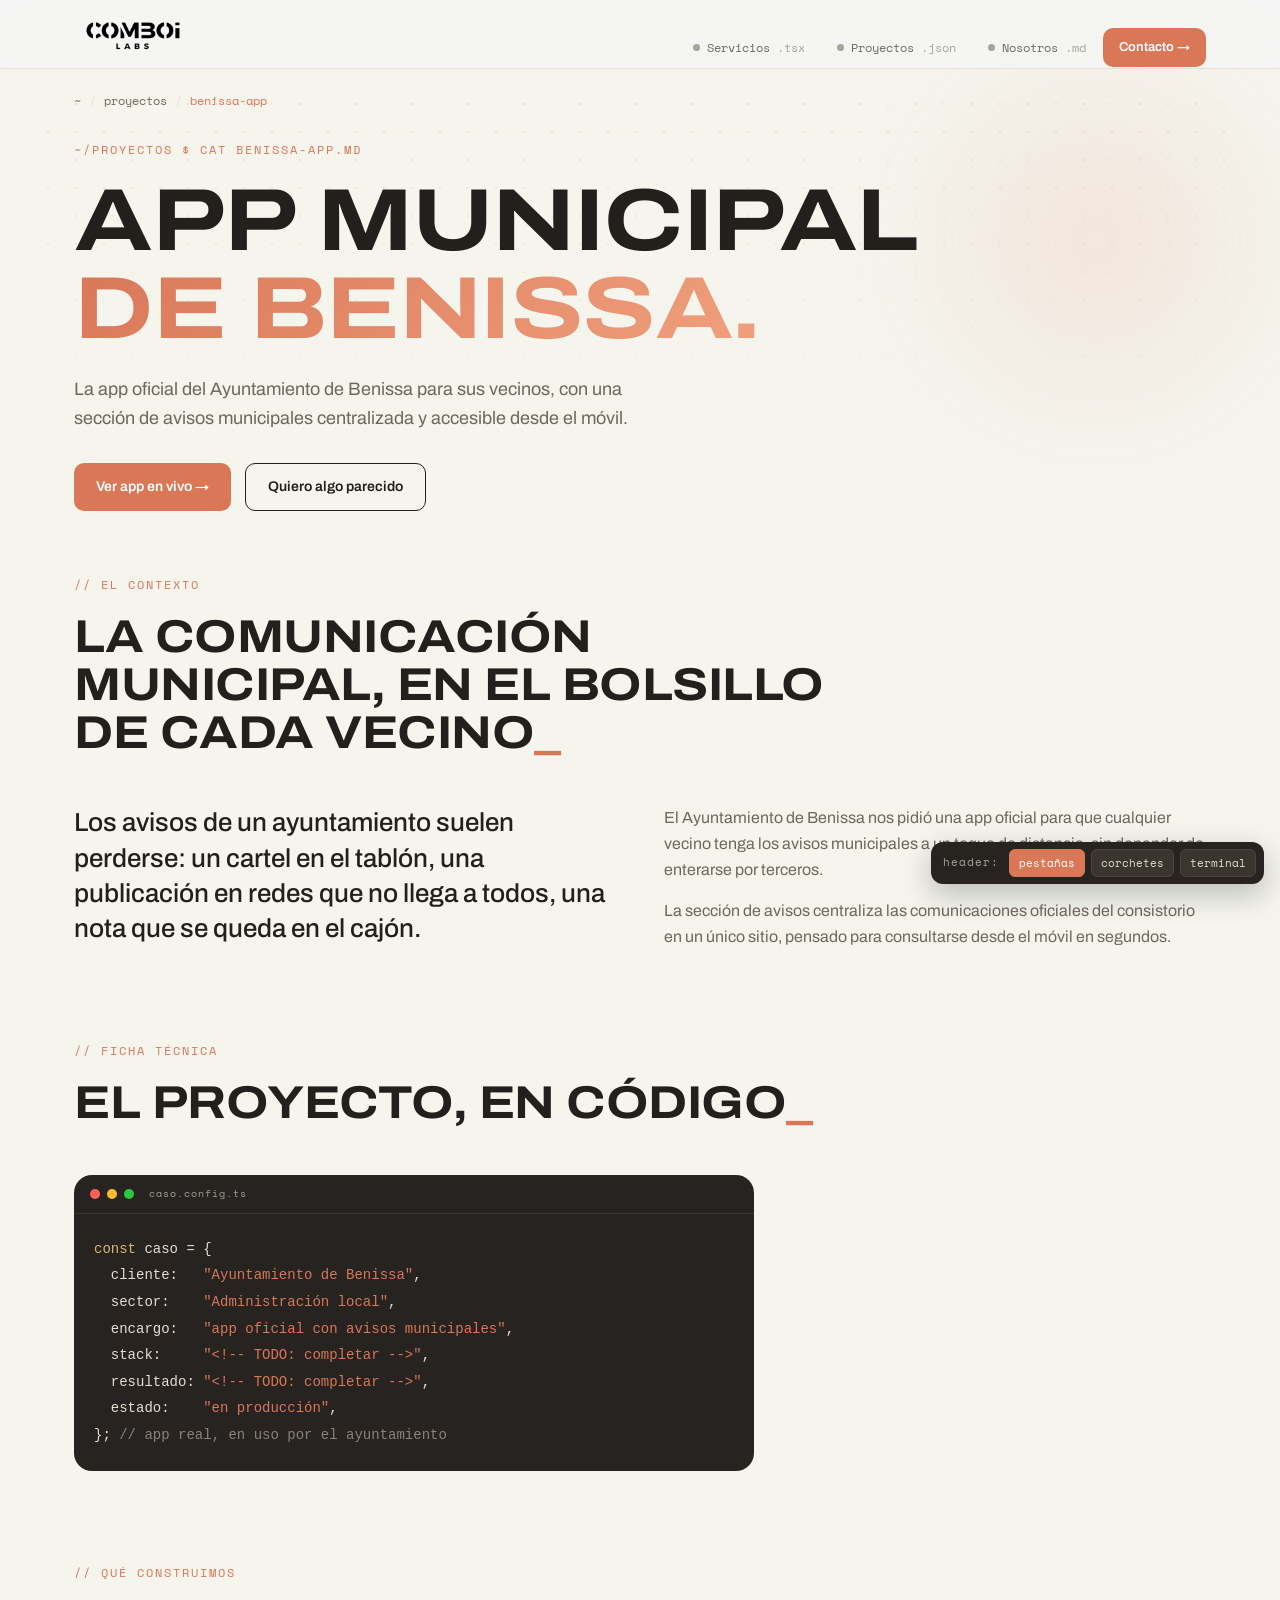
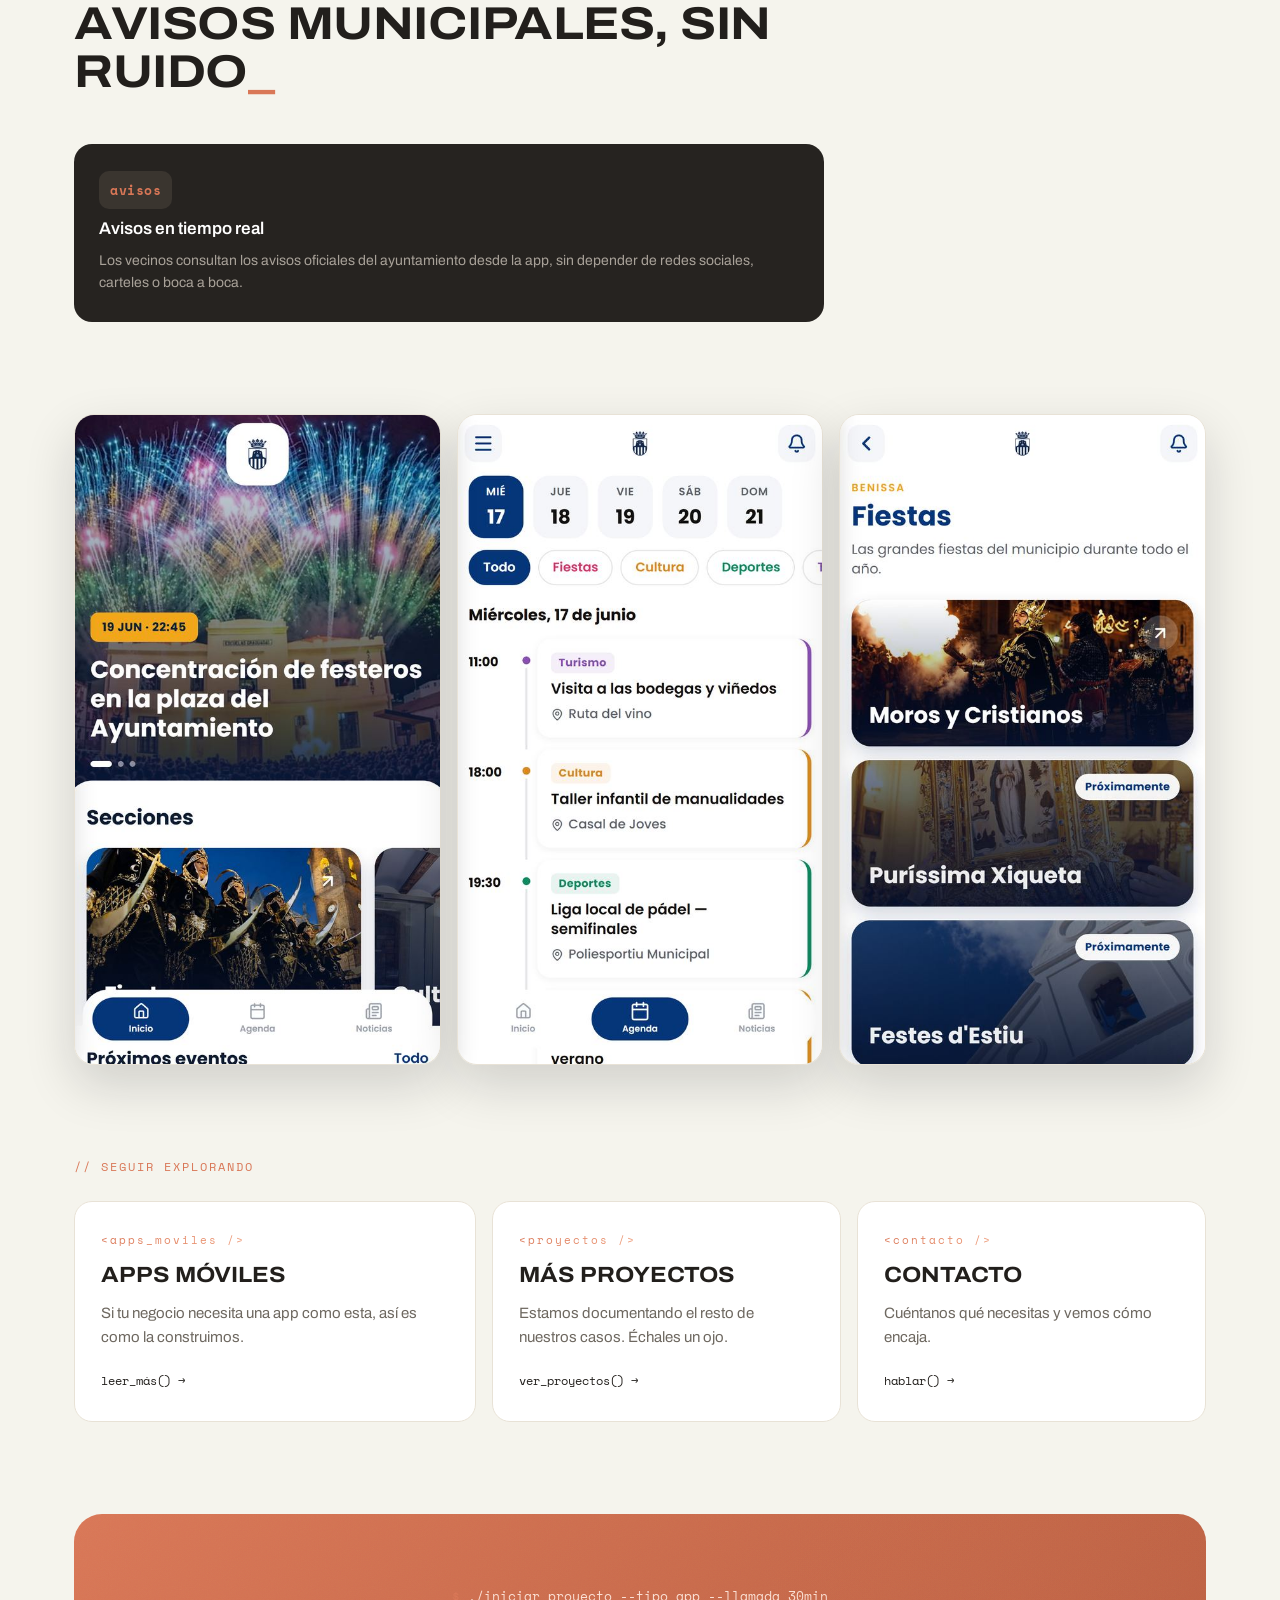
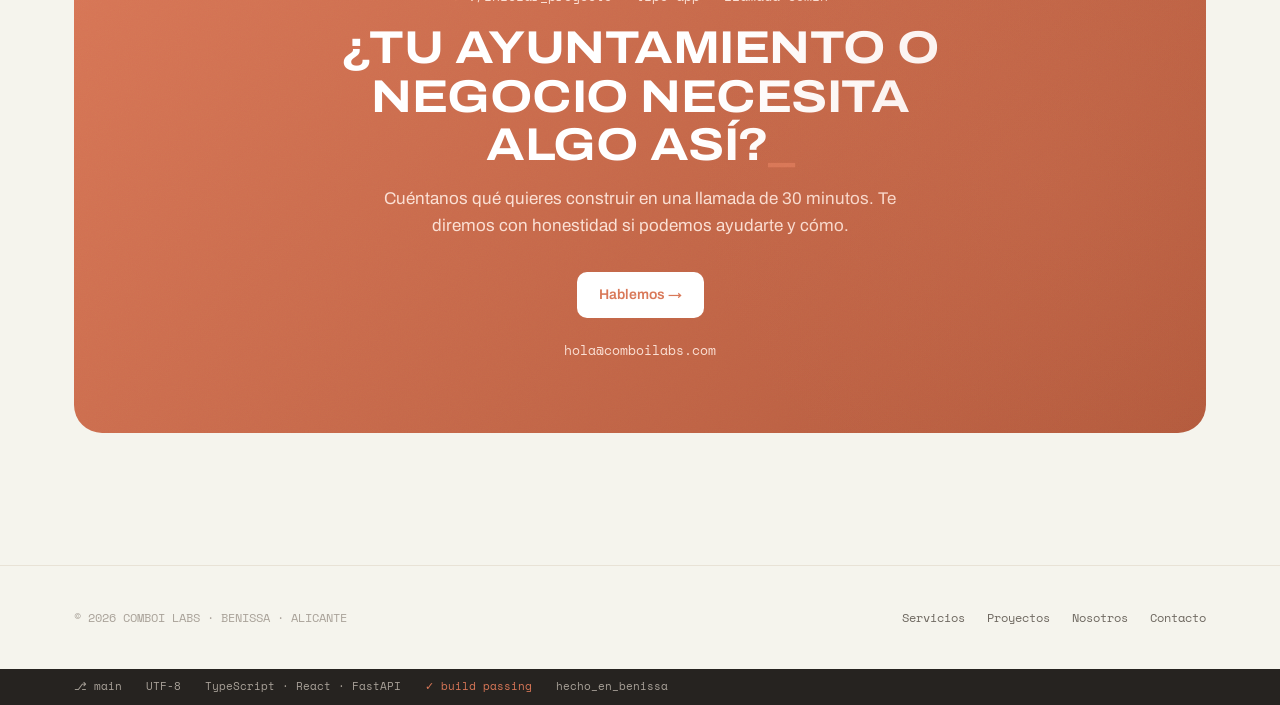
==== caso-benissa-app.html @ 7d2bbae5 "Anade caso de estudio real (app municipal de Benissa) con galeria de capturas Sustituye el primer pl" ====
<!DOCTYPE html>
<html lang="es">
<head>
<script>
(function(){
  var t = localStorage.getItem('comboi_theme');
  if (t === 'dark') document.documentElement.classList.add('dark');
})();
</script>
<meta charset="UTF-8">
<meta name="viewport" content="width=device-width, initial-scale=1.0">
<title>Caso de estudio: app municipal de Benissa — Comboi Labs</title>
<meta name="description" content="Cómo construimos la app oficial del Ayuntamiento de Benissa, con una sección de avisos municipales centralizada para los vecinos.">
<link rel="canonical" href="https://comboilabs.com/casos/benissa-app/">
<link rel="preconnect" href="https://fonts.googleapis.com">
<link rel="preconnect" href="https://fonts.gstatic.com" crossorigin>
<link href="https://fonts.googleapis.com/css2?family=Archivo:wdth,wght@62..125,400..700&family=Space+Mono:wght@400;700&display=swap" rel="stylesheet">
<link rel="stylesheet" href="assets/styles.css">
<style>
.case-gallery{display:grid;grid-template-columns:repeat(3,1fr);gap:16px}
.case-shot{border-radius:20px;overflow:hidden;box-shadow:0 20px 50px rgba(16,19,26,.16);border:1px solid var(--line);aspect-ratio:9/16}
.case-shot img{width:100%;height:100%;object-fit:cover;object-position:50% 38%;display:block}
@media (max-width:640px){
  .case-gallery{gap:8px}
}
</style>
<script type="application/ld+json">
{
  "@context":"https://schema.org",
  "@type":"BreadcrumbList",
  "itemListElement":[
    {"@type":"ListItem","position":1,"name":"Inicio","item":"https://comboilabs.com/"},
    {"@type":"ListItem","position":2,"name":"Proyectos","item":"https://comboilabs.com/proyectos/"},
    {"@type":"ListItem","position":3,"name":"Benissa App","item":"https://comboilabs.com/casos/benissa-app/"}
  ]
}
</script>
</head>
<body data-page="caso">

<div id="site-header"></div>

<main>
<div class="wrap">
  <nav class="crumbs" aria-label="Ruta">
    <a href="index.html">~</a><span class="sep">/</span><a href="index.html#proyectos">proyectos</a><span class="sep">/</span><span class="here">benissa-app</span>
  </nav>
  <div class="page-hero" data-screen-label="Caso de estudio: Benissa App">
    <span class="eyebrow reveal">~/proyectos $ cat benissa-app.md</span>
    <h1 class="reveal">App municipal<br><span class="hl">de Benissa.</span></h1>
    <p class="sub reveal">La app oficial del Ayuntamiento de Benissa para sus vecinos, con una sección de avisos municipales centralizada y accesible desde el móvil.</p>
    <div class="hero-ctas reveal">
      <a href="https://benissa-app.web.app/avisos" class="btn" target="_blank" rel="noopener noreferrer">Ver app en vivo →</a>
      <a href="contacto.html" class="btn ghost">Quiero algo parecido</a>
    </div>
  </div>
</div>

<section style="padding-top:0">
  <div class="wrap">
    <div class="sec-head reveal">
      <span class="eyebrow">// el contexto</span>
      <h2>La comunicación municipal, en el bolsillo de cada vecino</h2>
    </div>
    <div class="split reveal">
      <p class="lead">Los avisos de un ayuntamiento suelen perderse: un cartel en el tablón, una publicación en redes que no llega a todos, una nota que se queda en el cajón.</p>
      <div class="body">
        <p>El Ayuntamiento de Benissa nos pidió una app oficial para que cualquier vecino tenga los avisos municipales a un toque de distancia, sin depender de enterarse por terceros.</p>
        <p>La sección de avisos centraliza las comunicaciones oficiales del consistorio en un único sitio, pensado para consultarse desde el móvil en segundos.</p>
        <!-- TODO: ampliar con el resto de funciones de la app y datos reales de adopción/uso una vez confirmados con el cliente -->
      </div>
    </div>
  </div>
</section>

<section style="padding-top:0">
  <div class="wrap">
    <div class="sec-head reveal">
      <span class="eyebrow">// ficha técnica</span>
      <h2>El proyecto, en código</h2>
    </div>
    <div class="codeblock reveal" style="max-width:680px">
      <div class="term-bar" aria-hidden="true">
        <i style="background:#FF5F57"></i><i style="background:#FEBC2E"></i><i style="background:#28C840"></i>
        <span class="term-title">caso.config.ts</span>
      </div>
<pre><span class="k">const</span> caso = {
  cliente:   <span class="s">"Ayuntamiento de Benissa"</span>,
  sector:    <span class="s">"Administración local"</span>,
  encargo:   <span class="s">"app oficial con avisos municipales"</span>,
  stack:     <span class="s">"&lt;!-- TODO: completar --&gt;"</span>,
  resultado: <span class="s">"&lt;!-- TODO: completar --&gt;"</span>,
  estado:    <span class="s">"en producción"</span>,
}; <span class="c">// app real, en uso por el ayuntamiento</span></pre>
    </div>
  </div>
</section>

<section style="padding-top:0">
  <div class="wrap">
    <div class="sec-head reveal">
      <span class="eyebrow">// qué construimos</span>
      <h2>Avisos municipales, sin ruido</h2>
    </div>
    <div class="deliver">
      <article class="dcard reveal span2 dark"><span class="ic">avisos</span><h3>Avisos en tiempo real</h3><p>Los vecinos consultan los avisos oficiales del ayuntamiento desde la app, sin depender de redes sociales, carteles o boca a boca.</p></article>
    </div>
  </div>
</section>

<section style="padding-top:0">
  <div class="wrap">
    <div class="case-gallery reveal">
      <div class="case-shot"><img src="assets/img/benissa-app-1.jpg" alt="Pantalla de inicio de la app de Benissa, con un evento destacado y las secciones principales" loading="lazy" width="600" height="1298"></div>
      <div class="case-shot"><img src="assets/img/benissa-app-2.jpg" alt="Pantalla de agenda de la app de Benissa, con eventos del día por categorías" loading="lazy" width="600" height="1298"></div>
      <div class="case-shot"><img src="assets/img/benissa-app-3.jpg" alt="Sección de fiestas de la app de Benissa, con Moros y Cristianos y otras celebraciones" loading="lazy" width="600" height="1298"></div>
    </div>
  </div>
</section>

<section style="padding-top:0">
  <div class="wrap">
    <div class="sec-head reveal" style="margin-bottom:24px">
      <span class="eyebrow">// seguir explorando</span>
    </div>
    <div class="services">
      <article class="svc">
        <span class="num">&lt;apps_moviles /&gt;</span><h3>Apps móviles</h3>
        <p>Si tu negocio necesita una app como esta, así es como la construimos.</p>
        <a href="servicio-apps-moviles.html" class="link">leer_más() →</a>
      </article>
      <article class="svc">
        <span class="num">&lt;proyectos /&gt;</span><h3>Más proyectos</h3>
        <p>Estamos documentando el resto de nuestros casos. Échales un ojo.</p>
        <a href="index.html#proyectos" class="link">ver_proyectos() →</a>
      </article>
      <article class="svc">
        <span class="num">&lt;contacto /&gt;</span><h3>Contacto</h3>
        <p>Cuéntanos qué necesitas y vemos cómo encaja.</p>
        <a href="contacto.html" class="link">hablar() →</a>
      </article>
    </div>
  </div>
</section>

<section style="padding-top:0">
  <div class="wrap">
    <div class="cta-band reveal">
      <span class="cta-cmd"><span class="prompt">$</span> ./iniciar_proyecto --tipo app --llamada 30min</span>
      <h2>¿Tu ayuntamiento o negocio necesita algo así?</h2>
      <p>Cuéntanos qué quieres construir en una llamada de 30 minutos. Te diremos con honestidad si podemos ayudarte y cómo.</p>
      <a href="contacto.html" class="btn">Hablemos →</a>
      <a href="mailto:hola@comboilabs.com" class="mail">hola@comboilabs.com</a>
    </div>
  </div>
</section>
</main>

<div id="site-footer"></div>

<script src="assets/terminal-easter-egg.js"></script>
<script src="assets/app.js"></script>
<script src="assets/theme.js"></script>
</body>
</html>
---- assets/styles.css ----
/* =========================================================
   COMBOI LABS — sistema de diseño compartido
   Lenguaje visual "dev": terminal, mono, corchetes, IDE.
   ========================================================= */
:root{
  --bg:#F5F4ED;
  --surface:#FFFFFF;
  --surface-2:#F0EEE6;
  --ink:#221F1C;
  --ink-2:#6E6860;
  --ink-3:#A9A299;
  --cobalt:#D97757;
  --cobalt-soft:#F4E3DA;
  --mint:#D97757;
  --mint-deep:#B35A3D;
  --line:#E8E2D6;
  --tile-dark:#262320;
  --tile-dark-2:#3A352F;
  --radius:18px;
  --maxw:1180px;
  --grad-accent:linear-gradient(135deg,#D97757 0%,#F0A07E 100%);
  --glow-cobalt:rgba(217,119,87,.28);
  --glow-mint:rgba(217,119,87,.16);
  --glass-border:rgba(255,255,255,.07);
}

/* ---------- Modo oscuro ---------- */
html.dark{
  --bg:#1A1714;
  --surface:#23201C;
  --surface-2:#2E2A25;
  --ink:#F2EEE7;
  --ink-2:#B8AFA3;
  --ink-3:#7D7568;
  --line:#3A352F;
  --cobalt-soft:rgba(217,119,87,.18);
}

/* ---------- Transición global de tema ---------- */
body,header.site,.stack,.svc,.dcard,.step,.tile,.proc-band,.cta-band,
footer.site,.statusbar,.codeblock,.form,.field input,.field textarea,
.field select,.info-card,.member,.value,.proj,.ph,.faq details,
.term-cmd-btn,.tag,.crumbs a,.nav-links .lnk,.btn.ghost,.theme-toggle{
  transition:background-color .25s ease,color .2s ease,border-color .2s ease,box-shadow .2s ease;
}

*{margin:0;padding:0;box-sizing:border-box}
html{scroll-behavior:smooth}
body{
  font-family:'Archivo',sans-serif;
  font-variation-settings:'wdth' 100;
  background:var(--bg);
  color:var(--ink);
  line-height:1.6;
  -webkit-font-smoothing:antialiased;
}
.mono{font-family:'Space Mono',monospace}
.wrap{max-width:var(--maxw);margin:0 auto;padding:0 24px}
a{color:inherit;text-decoration:none}
::selection{background:var(--cobalt);color:#fff}
img{max-width:100%;display:block}

/* ---------- Botones ---------- */
.btn{
  position:relative;overflow:hidden;
  display:inline-flex;align-items:center;gap:8px;
  font-family:'Archivo',sans-serif;font-weight:600;font-size:14px;
  background:var(--cobalt);color:#fff;
  padding:12px 22px;border-radius:10px;border:none;cursor:pointer;
  transition:transform .15s,box-shadow .2s,background .2s;
}
.btn::after{
  content:"";position:absolute;top:0;left:-60%;width:40%;height:100%;
  background:linear-gradient(120deg,transparent,rgba(255,255,255,.35),transparent);
  transform:skewX(-20deg);transition:left .5s ease;pointer-events:none;
}
.btn:hover::after{left:120%}
.btn:hover{transform:translateY(-2px);box-shadow:0 8px 24px rgba(217,119,87,.3)}
.btn:focus-visible{outline:3px solid var(--mint);outline-offset:2px}
.btn.ghost{background:transparent;color:var(--ink);border:1.5px solid var(--ink)}
.btn.ghost:hover{box-shadow:0 8px 24px rgba(16,19,26,.12)}
.btn.small{padding:9px 16px;font-size:13px}

/* ---------- Toggle de tema ---------- */
.theme-toggle{
  background:var(--surface);border:1.5px solid var(--ink-3);border-radius:6px;
  width:34px;height:34px;display:flex;align-items:center;justify-content:center;
  cursor:pointer;font-size:18px;flex-shrink:0;color:var(--ink);
  box-shadow:0 1px 3px rgba(16,19,26,.06);
}
.theme-toggle:hover{background:var(--cobalt-soft);border-color:var(--cobalt);color:var(--cobalt)}
header.site[data-header="terminal"] .theme-toggle{background:var(--tile-dark-2);border-color:#4A443C;color:#fff;box-shadow:none}
header.site[data-header="terminal"] .theme-toggle:hover{background:#4A443C;border-color:var(--mint);color:var(--mint)}

/* =========================================================
   HEADER  (3 variantes conmutables: brackets / tabs / terminal)
   El markup lo inyecta app.js; aquí van todos los estilos.
   ========================================================= */
header.site{
  position:sticky;top:0;z-index:50;
  background:rgba(244,245,247,.72);
  backdrop-filter:blur(16px) saturate(160%);
  -webkit-backdrop-filter:blur(16px) saturate(160%);
  border-bottom:1px solid var(--line);
}
.nav{display:flex;align-items:center;justify-content:space-between;height:68px;gap:24px}
.logo{
  display:inline-flex;align-items:center;gap:10px;
  font-variation-settings:'wdth' 125;
  font-weight:700;font-size:18px;letter-spacing:.5px;white-space:nowrap;
}
.logo em{font-style:normal;color:var(--cobalt)}
.logo-img{height:34px;width:auto;display:block}
header.site[data-header="terminal"] .logo-img{filter:invert(1)}
.nav-links{display:flex;gap:8px;align-items:center}
.nav-links .lnk{
  font-family:'Space Mono',monospace;font-size:12px;
  color:var(--ink-2);transition:color .2s,background .2s;
  padding:8px 12px;border-radius:8px;white-space:nowrap;
}
.nav-links .lnk:hover{color:var(--cobalt)}
.nav-links .lnk[aria-current="page"]{color:var(--cobalt)}
.menu-toggle{display:none;background:none;border:none;font-size:24px;cursor:pointer;color:var(--ink)}

/* — semáforo decorativo (variante terminal) — */
.term-dots{display:none;gap:7px;align-items:center;margin-right:4px}
.term-dots i{width:11px;height:11px;border-radius:50%;display:inline-block}

/* Variante BRACKETS (por defecto, refinada): [SERVICIOS] */
header.site[data-header="brackets"] .nav-links .lnk::before{content:"[";color:var(--ink-3)}
header.site[data-header="brackets"] .nav-links .lnk::after{content:"]";color:var(--ink-3)}
header.site[data-header="brackets"] .nav-links .lnk{text-transform:uppercase;letter-spacing:1px}
header.site[data-header="brackets"] .nav-links .lnk:hover::before,
header.site[data-header="brackets"] .nav-links .lnk:hover::after,
header.site[data-header="brackets"] .nav-links .lnk[aria-current="page"]::before,
header.site[data-header="brackets"] .nav-links .lnk[aria-current="page"]::after{color:var(--cobalt)}

/* Variante TABS (pestañas de editor): servicios.tsx */
header.site[data-header="tabs"] .nav-links{gap:2px;align-self:flex-end}
header.site[data-header="tabs"] .nav-links .lnk{
  border-radius:8px 8px 0 0;padding:10px 14px 11px;border:1px solid transparent;border-bottom:none;
  display:inline-flex;align-items:center;gap:7px;color:var(--ink-2);
}
header.site[data-header="tabs"] .nav-links .lnk::before{
  content:"";width:7px;height:7px;border-radius:50%;background:var(--ink-3);flex:none;
}
header.site[data-header="tabs"] .nav-links .lnk:hover{background:rgba(255,255,255,.6)}
header.site[data-header="tabs"] .nav-links .lnk[aria-current="page"]{
  background:var(--surface);border-color:var(--line);color:var(--ink);
}
header.site[data-header="tabs"] .nav-links .lnk[aria-current="page"]::before{background:var(--mint)}
header.site[data-header="tabs"] .nav .ext{display:inline;color:var(--ink-3)}

/* Variante TERMINAL: semáforo + cd nav + caret */
header.site[data-header="terminal"]{background:rgba(16,19,26,.78);border-bottom:1px solid #232838}
header.site[data-header="terminal"] .logo{color:#fff}
header.site[data-header="terminal"] .term-dots{display:inline-flex}
header.site[data-header="terminal"] .nav-links .lnk{color:#8C93A8}
header.site[data-header="terminal"] .nav-links .lnk::before{content:"cd ";color:var(--mint)}
header.site[data-header="terminal"] .nav-links .lnk:hover,
header.site[data-header="terminal"] .nav-links .lnk[aria-current="page"]{color:#fff}
header.site[data-header="terminal"] .menu-toggle{color:#fff}
header.site[data-header="terminal"] .head-caret{
  display:inline-block;width:8px;height:1em;background:var(--mint);margin-left:2px;
  vertical-align:-2px;animation:caretBlink 1s steps(1) infinite;
}

/* el .ext (.tsx / .md) solo se ve en variante tabs */
.nav .ext{display:none}

/* — switcher de variantes de header (control de preview) — */
.hdr-switch{
  position:fixed;right:16px;bottom:16px;z-index:80;
  display:flex;align-items:center;gap:6px;
  background:var(--tile-dark);color:#E8DDD3;
  border-radius:12px;padding:7px 8px;
  font-family:'Space Mono',monospace;font-size:11px;
  box-shadow:0 10px 30px rgba(16,19,26,.25);
}
.hdr-switch .lab{color:var(--ink-3);padding:0 4px;letter-spacing:1px}
.hdr-switch button{
  background:var(--tile-dark-2);color:#E8DDD3;border:1px solid #4A443C;
  font-family:inherit;font-size:11px;border-radius:6px;padding:5px 9px;cursor:pointer;
  transition:background .2s,color .2s;
}
.hdr-switch button:hover{background:#4A443C}
.hdr-switch button[aria-pressed="true"]{background:var(--cobalt);color:#fff;border-color:var(--cobalt)}

/* ---------- Breadcrumb (ruta tipo terminal) ---------- */
.crumbs{
  font-family:'Space Mono',monospace;font-size:12px;color:var(--ink-3);
  padding:22px 0 0;display:flex;gap:8px;flex-wrap:wrap;align-items:center;
}
.crumbs a{color:var(--ink-2)}
.crumbs a:hover{color:var(--cobalt)}
.crumbs .sep{color:var(--line)}
.crumbs .here{color:var(--cobalt)}

/* ---------- Tipografía de sección ---------- */
.eyebrow{
  font-family:'Space Mono',monospace;font-size:12px;letter-spacing:2px;
  color:var(--cobalt);text-transform:uppercase;display:block;margin-bottom:18px;
}
h1{
  font-variation-settings:'wdth' 122;
  font-weight:700;text-transform:uppercase;
  font-size:clamp(42px,7.2vw,88px);
  line-height:1;letter-spacing:-1.5px;max-width:920px;
}
h1 .hl{
  background-image:var(--grad-accent);
  -webkit-background-clip:text;background-clip:text;color:transparent;
}
h2{
  font-variation-settings:'wdth' 115;font-weight:700;text-transform:uppercase;
  font-size:clamp(28px,4vw,46px);line-height:1.05;letter-spacing:-0.5px;
}
h2::after{content:"_";color:var(--cobalt);animation:caretBlink 1.1s steps(1) infinite}
section{padding:92px 0}
.sec-head{margin-bottom:48px;max-width:760px}
.sec-head p{color:var(--ink-2);font-size:17px;margin-top:14px}

/* ---------- Terminal / caret compartidos ---------- */
.term-line{
  font-family:'Space Mono',monospace;font-size:14px;color:var(--ink-2);
  display:block;margin-bottom:22px;min-height:22px;
}
.term-line .prompt{color:var(--cobalt);font-weight:700}
.caret{
  display:inline-block;width:9px;height:1.05em;background:var(--cobalt);
  vertical-align:text-bottom;margin-left:3px;
  animation:caretBlink 1s steps(1) infinite;
}
@keyframes caretBlink{50%{opacity:0}}

/* ---------- Hero genérico subpáginas ---------- */
.page-hero{padding:30px 0 64px;position:relative}
.page-hero::before{
  content:"";position:absolute;inset:-20px -40px 20%;z-index:0;
  background-image:radial-gradient(var(--line) 1.2px,transparent 1.2px);
  background-size:28px 28px;
  -webkit-mask-image:linear-gradient(to bottom,black 0%,transparent 100%);
  mask-image:linear-gradient(to bottom,black 0%,transparent 100%);
  transform:translate(calc(var(--px,0) * 1px),calc(var(--py,0) * 1px));
  transition:transform .25s ease-out;
}
.page-hero::after{
  content:"";position:absolute;top:-80px;right:-100px;width:420px;height:420px;z-index:0;
  background:radial-gradient(circle,var(--glow-cobalt),transparent 70%);
  filter:blur(50px);opacity:.5;pointer-events:none;
}
.page-hero>*{position:relative;z-index:1}
.page-hero .sub{font-size:18px;color:var(--ink-2);max-width:600px;margin:22px 0 30px}
.page-hero .hero-ctas{display:flex;gap:14px;flex-wrap:wrap}

/* ---------- Stack strip ---------- */
.stack{
  border-top:1px solid var(--line);border-bottom:1px solid var(--line);
  padding:18px 0;background:var(--surface);
}
.stack .wrap{display:flex;gap:14px;flex-wrap:wrap;align-items:center;justify-content:space-between}
.stack .lbl{font-family:'Space Mono',monospace;font-size:11px;color:var(--ink-3);letter-spacing:2px}
.stack .tags{display:flex;gap:10px;flex-wrap:wrap}
.tag{
  font-family:'Space Mono',monospace;font-size:11px;color:var(--ink-2);
  border:1px solid var(--line);border-radius:8px;padding:5px 12px;background:var(--surface);
}
.tag.hl-tag{border-color:var(--cobalt);color:var(--cobalt)}

/* ---------- Glow de cursor (tarjetas interactivas) ---------- */
.svc,.dcard,.step{position:relative;isolation:isolate;overflow:hidden}
.svc::before,.dcard::before,.step::before{
  content:"";position:absolute;inset:0;border-radius:inherit;z-index:0;
  background:radial-gradient(circle at var(--mx,50%) var(--my,50%),var(--glow-cobalt),transparent 60%);
  opacity:0;transition:opacity .35s;pointer-events:none;
}
.step::before{background:radial-gradient(circle at var(--mx,50%) var(--my,50%),var(--glow-mint),transparent 60%)}
.svc:hover::before,.dcard:hover::before,.step:hover::before{opacity:1}
.svc>*,.dcard>*,.step>*{position:relative;z-index:1}

/* ---------- Servicios (tarjetas) ---------- */
.services{display:grid;grid-template-columns:1.15fr 1fr 1fr;gap:16px}
.svc{
  background:var(--surface);border:1px solid var(--line);border-radius:var(--radius);
  padding:30px 26px;display:flex;flex-direction:column;gap:14px;
  transition:transform .2s,box-shadow .25s,border-color .2s;
}
.svc:hover{transform:translateY(-6px);box-shadow:0 18px 40px rgba(16,19,26,.08);border-color:var(--cobalt)}
.svc .num{
  font-family:'Space Mono',monospace;font-size:11px;letter-spacing:2px;
  display:inline-block;width:fit-content;
  background-image:var(--grad-accent);-webkit-background-clip:text;background-clip:text;color:transparent;
}
.svc h3{font-variation-settings:'wdth' 110;font-weight:700;font-size:22px;text-transform:uppercase;line-height:1.1}
.svc p{color:var(--ink-2);font-size:15px;flex:1}
.svc ul{list-style:none;display:flex;flex-direction:column;gap:7px}
.svc li{font-size:14px;color:var(--ink-2);display:flex;gap:9px;align-items:baseline}
.svc li::before{content:"→";color:var(--cobalt);font-weight:700}
.svc .link{
  font-family:'Space Mono',monospace;font-size:12px;color:var(--ink);
  margin-top:8px;display:inline-flex;gap:8px;align-items:center;
}
.svc:hover .link{color:var(--cobalt)}

/* Tarjeta destacada (primer servicio): fondo oscuro para romper la grilla */
.svc.featured{background:var(--tile-dark);border-color:transparent;color:#fff}
.svc.featured .num{background-image:none;-webkit-background-clip:unset;background-clip:unset;color:var(--mint)}
.svc.featured h3{color:#fff}
.svc.featured p{color:var(--ink-3)}
.svc.featured li{color:var(--ink-3)}
.svc.featured li::before{color:var(--mint)}
.svc.featured .link{color:var(--mint)}
.svc.featured:hover{border-color:var(--mint)}
.svc.featured::before{background:radial-gradient(circle at var(--mx,50%) var(--my,50%),var(--glow-mint),transparent 60%)}

/* ---------- Banda de cifras ---------- */
.stats-grid{
  display:flex;justify-content:space-between;gap:24px;flex-wrap:wrap;
  border-top:1px solid var(--line);border-bottom:1px solid var(--line);padding:40px 0;
}
.stat{display:flex;flex-direction:column;gap:6px;flex:1;min-width:150px}
.stat-num{
  font-family:'Space Mono',monospace;font-weight:700;font-size:clamp(32px,4.6vw,46px);line-height:1;
  background-image:var(--grad-accent);-webkit-background-clip:text;background-clip:text;color:transparent;
}
.stat-lbl{font-size:13px;color:var(--ink-2)}

/* ---------- Textura de grano (superficies oscuras) ---------- */
.tile.dark,.tile.term,.proc-band,.cta-band,header.site[data-header="terminal"]{position:relative}
.tile.dark::after,.tile.term::after,.proc-band::after,.cta-band::after,
header.site[data-header="terminal"]::after{
  content:"";position:absolute;inset:0;z-index:0;pointer-events:none;border-radius:inherit;
  background-image:url("data:image/svg+xml,%3Csvg xmlns='http://www.w3.org/2000/svg' width='200' height='200'%3E%3Cfilter id='n'%3E%3CfeTurbulence type='fractalNoise' baseFrequency='0.9' numOctaves='4' stitchTiles='stitch'/%3E%3C/filter%3E%3Crect width='100%25' height='100%25' filter='url(%23n)'/%3E%3C/svg%3E");
  opacity:.05;mix-blend-mode:overlay;
}
.proc-band>.wrap,header.site[data-header="terminal"] .nav{position:relative;z-index:1}

/* ---------- Proceso (git log) ---------- */
.proc-band{background:var(--tile-dark);color:#fff}
.proc-band h2{color:#fff}
.proc-band h2::after{color:var(--mint)}
.proc-band .sec-head p{color:var(--ink-3)}
.steps{display:grid;grid-template-columns:repeat(4,1fr);gap:14px}
.step{background:var(--tile-dark-2);border-radius:var(--radius);padding:26px 22px}
.step .num{
  font-family:'Space Mono',monospace;font-size:12px;color:var(--mint);letter-spacing:2px;
  display:block;margin-bottom:14px;
}
.step h3{font-weight:600;font-size:17px;margin-bottom:8px}
.step p{font-size:14px;color:var(--ink-3)}

/* git log vertical (subpáginas) */
.gitlog{display:flex;flex-direction:column;gap:0;max-width:760px}
.gitlog .commit{
  position:relative;padding:0 0 26px 34px;border-left:2px solid #4A443C;margin-left:6px;
}
.gitlog .commit:last-child{border-left-color:transparent;padding-bottom:0}
.gitlog .commit::before{
  content:"";position:absolute;left:-8px;top:3px;width:14px;height:14px;border-radius:50%;
  background:var(--tile-dark);border:2px solid var(--mint);
}
.gitlog .hash{font-family:'Space Mono',monospace;font-size:12px;color:var(--mint);letter-spacing:1px}
.gitlog h3{font-weight:600;font-size:18px;margin:6px 0 6px;color:#fff}
.gitlog p{font-size:14px;color:var(--ink-3);max-width:560px}

/* ---------- Bento de entregables (subpáginas) ---------- */
.deliver{display:grid;grid-template-columns:repeat(3,1fr);gap:14px}
.dcard{
  background:var(--surface);border:1px solid var(--line);border-radius:var(--radius);
  padding:26px 24px;display:flex;flex-direction:column;gap:10px;
  transition:transform .2s,box-shadow .25s,border-color .2s;
}
.dcard:hover{transform:translateY(-4px);box-shadow:0 14px 34px rgba(16,19,26,.07);border-color:var(--cobalt)}
.dcard .ic{
  min-width:38px;height:38px;width:auto;padding:0 11px;border-radius:10px;background:var(--cobalt-soft);
  display:inline-flex;align-self:flex-start;align-items:center;justify-content:center;
  font-family:'Space Mono',monospace;font-size:13px;color:var(--cobalt);font-weight:700;letter-spacing:.5px;
}
.dcard h3{font-size:17px;font-weight:600;line-height:1.2}
.dcard p{font-size:14px;color:var(--ink-2)}
.dcard.span2{grid-column:span 2}
.dcard.dark{background:var(--tile-dark);border-color:transparent}
.dcard.dark h3{color:#fff}
.dcard.dark p{color:var(--ink-3)}
.dcard.dark .ic{background:var(--tile-dark-2);color:var(--mint)}

/* ---------- Problema (2 col) ---------- */
.split{display:grid;grid-template-columns:1fr 1fr;gap:48px;align-items:start}
.split .lead{font-size:clamp(20px,2.4vw,26px);line-height:1.35;font-weight:500}
.split .body p{color:var(--ink-2);font-size:16px;margin-bottom:16px}
.split .body p:last-child{margin-bottom:0}

/* ---------- FAQ ---------- */
.faq{max-width:820px;display:flex;flex-direction:column;gap:10px}
.faq details{
  background:var(--surface);border:1px solid var(--line);border-radius:12px;
  padding:0 22px;overflow:hidden;transition:border-color .2s,box-shadow .2s;
}
.faq details[open]{border-color:var(--cobalt);box-shadow:0 12px 30px rgba(16,19,26,.06)}
.faq summary{
  list-style:none;cursor:pointer;padding:20px 0;min-height:44px;
  display:flex;align-items:center;gap:14px;
  font-family:'Space Mono',monospace;font-weight:700;font-size:15px;
  border-bottom:1px solid transparent;transition:border-color .2s;
}
.faq summary::-webkit-details-marker{display:none}
.faq summary .q{
  font-family:'Space Mono',monospace;font-size:13px;color:var(--cobalt);flex:none;
}
.faq summary .tg{margin-left:auto;color:var(--ink-3);font-family:'Space Mono',monospace;transition:transform .25s}
.faq details[open] summary .tg{transform:rotate(45deg);color:var(--cobalt)}
.faq details[open] summary{border-bottom-color:var(--line)}
.faq .ans{
  display:block;overflow:hidden;max-height:0;
  padding:0 0 0 34px;color:var(--ink-2);font-size:15px;line-height:1.6;
  transition:max-height .35s ease,padding .35s ease;
}
.faq details[open] .ans{max-height:600px;padding:0 0 22px 34px}
.faq .ans p{margin-bottom:12px}
.faq .ans p:last-child{margin-bottom:0}

/* ---------- Proyectos placeholder ---------- */
.projects{display:grid;grid-template-columns:repeat(3,1fr);gap:16px}
.proj{
  border:1.5px dashed var(--line);border-radius:var(--radius);
  background:repeating-linear-gradient(135deg,var(--surface),var(--surface) 14px,#FBF9F2 14px,#FBF9F2 28px);
  padding:22px 22px 26px;min-height:230px;
  display:flex;flex-direction:column;
}
.proj-body{display:flex;flex-direction:column;justify-content:space-between;flex:1;gap:14px;margin-top:14px}
.proj .badge{
  align-self:flex-start;
  font-family:'Space Mono',monospace;font-size:10px;letter-spacing:1.5px;
  color:var(--cobalt);background:var(--cobalt-soft);padding:6px 12px;border-radius:20px;
}
.proj h3{font-variation-settings:'wdth' 110;font-weight:700;font-size:19px;text-transform:uppercase;color:var(--ink-3)}
.proj p{font-size:14px;color:var(--ink-3)}
.proj .browser-bar{
  display:flex;gap:8px;align-items:center;padding:8px 10px;border-radius:8px;
  background:var(--surface);border:1px solid var(--line);margin-bottom:14px;
}
.proj .browser-bar .dots{display:flex;gap:4px}
.proj .browser-bar .dots i{width:6px;height:6px;border-radius:50%;background:var(--line);display:inline-block}
.proj .browser-bar .url{
  font-family:'Space Mono',monospace;font-size:10px;color:var(--ink-3);
  overflow:hidden;text-overflow:ellipsis;white-space:nowrap;
}

/* ---------- CTA band ---------- */
.cta-band{
  background:linear-gradient(135deg,var(--cobalt) 0%,#B35A3D 100%);
  color:#fff;border-radius:28px;padding:72px 48px;text-align:center;
  position:relative;overflow:hidden;
}
.cta-band::before{
  content:"";position:absolute;top:-30%;right:-15%;width:60%;height:160%;
  background:radial-gradient(circle,var(--glow-mint),transparent 65%);
  pointer-events:none;
}
.cta-band h2{color:#fff;max-width:680px;margin:0 auto}
.cta-band h2::after{color:var(--mint)}
.cta-band p{color:#FBE0D4;font-size:17px;margin:16px auto 32px;max-width:520px}
.cta-band .btn{background:#fff;color:var(--cobalt)}
.cta-band .btn:hover{box-shadow:0 8px 28px rgba(0,0,0,.25)}
.cta-band .mail{display:block;margin-top:22px;font-family:'Space Mono',monospace;font-size:13px;color:#FBE0D4}
.cta-band .mail:hover{color:#fff}
.cta-cmd{font-family:'Space Mono',monospace;font-size:13px;color:#FBE0D4;display:block;margin-bottom:18px}
.cta-cmd .prompt{color:var(--mint)}

/* CTA con bloque de código lateral */
.cta-grid{display:grid;grid-template-columns:1.2fr 1fr;gap:40px;align-items:center;position:relative;z-index:1}
.cta-grid .cta-content{text-align:left}
.cta-grid .cta-content h2,.cta-grid .cta-content p{margin-left:0;margin-right:0}
.cta-grid .codeblock{box-shadow:0 24px 60px rgba(11,16,40,.35)}

/* ---------- Bloque de código (nosotros) ---------- */
.codeblock{
  background:var(--tile-dark);border-radius:var(--radius);overflow:hidden;
  font-family:'Space Mono',monospace;
}
.codeblock .term-bar{display:flex;gap:7px;align-items:center;padding:11px 16px;border-bottom:1px solid #3A352F}
.codeblock .term-bar i{width:10px;height:10px;border-radius:50%;display:inline-block}
.codeblock .term-title{font-size:10px;color:var(--ink-3);margin-left:8px;letter-spacing:1px}
.codeblock pre{padding:22px 20px;font-size:14px;line-height:1.9;color:#E8DDD3;overflow-x:auto}
.codeblock .k{color:#E0B36B}
.codeblock .s{color:var(--mint)}
.codeblock .n{color:#FFB86B}
.codeblock .c{color:#8C8278}

/* ---------- Placeholder de imagen (estilo terminal) ---------- */
.ph{
  border:1.5px dashed var(--line);border-radius:var(--radius);
  background:repeating-linear-gradient(135deg,var(--surface),var(--surface) 14px,#FBF9F2 14px,#FBF9F2 28px);
  display:flex;flex-direction:column;align-items:center;justify-content:center;gap:8px;
  min-height:280px;text-align:center;padding:24px;
}
.ph .tag{background:var(--cobalt-soft);border-color:transparent;color:var(--cobalt)}
.ph .note{font-family:'Space Mono',monospace;font-size:12px;color:var(--ink-3)}

/* ---------- Equipo (nosotros) ---------- */
.team{display:grid;grid-template-columns:repeat(3,1fr);gap:16px}
.member{
  background:var(--surface);border:1px solid var(--line);border-radius:var(--radius);
  padding:24px;display:flex;flex-direction:column;gap:12px;
}
.member .avatar{
  width:100%;aspect-ratio:1/1;border-radius:10px;
  background:repeating-linear-gradient(135deg,#EFEAE0,#EFEAE0 12px,#F5F1E8 12px,#F5F1E8 24px);
  display:flex;align-items:center;justify-content:center;
  font-family:'Space Mono',monospace;font-size:11px;color:var(--ink-3);
}
.member h3{font-size:18px;font-weight:600}
.member .role{font-family:'Space Mono',monospace;font-size:12px;color:var(--cobalt)}
.member p{font-size:14px;color:var(--ink-2)}

/* ---------- Valores (chips) ---------- */
.values{display:grid;grid-template-columns:repeat(3,1fr);gap:16px}
.value{background:var(--surface);border:1px solid var(--line);border-radius:var(--radius);padding:26px 24px}
.value .k{font-family:'Space Mono',monospace;font-size:12px;color:var(--cobalt);letter-spacing:1px}
.value h3{font-size:18px;font-weight:600;margin:8px 0 8px;font-variation-settings:'wdth' 110;text-transform:uppercase}
.value p{font-size:14px;color:var(--ink-2)}

/* ---------- Contacto ---------- */
.contact-grid{display:grid;grid-template-columns:1.1fr .9fr;gap:40px;align-items:start}
.form{display:flex;flex-direction:column;gap:18px;background:var(--surface);border:1px solid var(--line);border-radius:var(--radius);padding:32px}
.field{display:flex;flex-direction:column;gap:8px}
.field label{font-family:'Space Mono',monospace;font-size:12px;color:var(--ink-2);letter-spacing:1px}
.field label .req{color:var(--cobalt)}
.field input,.field textarea{
  font-family:'Archivo',sans-serif;font-size:15px;color:var(--ink);
  background:var(--bg);border:1.5px solid var(--line);border-radius:10px;padding:13px 15px;
  transition:border-color .2s,box-shadow .2s;width:100%;
}
.field input:focus,.field textarea:focus{outline:none;border-color:var(--cobalt);box-shadow:0 0 0 4px var(--cobalt-soft)}
.field textarea{resize:vertical;min-height:130px}
.hp{position:absolute;left:-9999px;width:1px;height:1px;overflow:hidden}
.form .note{font-family:'Space Mono',monospace;font-size:11px;color:var(--ink-3)}
.contact-aside{display:flex;flex-direction:column;gap:16px}
.info-card{background:var(--surface);border:1px solid var(--line);border-radius:var(--radius);padding:24px}
.info-card .k{font-family:'Space Mono',monospace;font-size:11px;color:var(--ink-3);letter-spacing:1.5px;text-transform:uppercase}
.info-card .v{font-size:17px;font-weight:600;margin-top:6px}
.info-card .v a:hover{color:var(--cobalt)}
.info-card.dark{background:var(--tile-dark)}
.info-card.dark .k{color:var(--ink-3)}
.info-card.dark .v{color:#fff}

/* ---------- Footer ---------- */
footer.site{border-top:1px solid var(--line);padding:42px 0 0;margin-top:40px}
.foot{display:flex;justify-content:space-between;gap:24px;flex-wrap:wrap;align-items:center}
.foot .left{font-family:'Space Mono',monospace;font-size:12px;color:var(--ink-3)}
.foot .links{display:flex;gap:22px;flex-wrap:wrap}
.foot .links a{font-family:'Space Mono',monospace;font-size:12px;color:var(--ink-2)}
.foot .links a:hover{color:var(--cobalt)}
.statusbar{background:var(--tile-dark);margin-top:42px}
.statusbar .wrap{display:flex;gap:24px;padding:9px 24px;flex-wrap:wrap;font-family:'Space Mono',monospace;font-size:11px;color:var(--ink-3)}
.statusbar .ok{color:var(--mint)}

/* ---------- Toast / Konami ---------- */
.toast{
  position:fixed;bottom:24px;left:50%;transform:translate(-50%,80px);
  background:var(--tile-dark);color:var(--mint);
  font-family:'Space Mono',monospace;font-size:13px;
  padding:12px 22px;border-radius:10px;z-index:99;
  transition:transform .35s cubic-bezier(.2,.8,.2,1);
}
.toast.show{transform:translate(-50%,0)}
@keyframes wiggle{0%,100%{transform:rotate(0)}25%{transform:rotate(-1.2deg)}75%{transform:rotate(1.2deg)}}
body.comboi-mode .svc,body.comboi-mode .dcard,body.comboi-mode .step,body.comboi-mode .member{animation:wiggle .5s ease-in-out 2}

/* ---------- Reveal ----------
   Estado en reposo SIEMPRE visible (opacity:1 en .reveal base). Sin
   depender de transiciones/animaciones CSS para mostrar contenido
   (algunos entornos las congelan). La entrada suave (.in) anima solo
   transform + un ligero dip de opacity que nunca llega a 0. */
.reveal{opacity:1;transform:none}
@keyframes cmbIn{from{opacity:.5;transform:translateY(20px)}to{opacity:1;transform:translateY(0)}}
.reveal.in{animation:cmbIn .6s cubic-bezier(.2,.8,.2,1)}

/* stagger: tarjetas en grids reciben un pequeño retardo escalonado */
.services>.svc:nth-child(1),.steps>.step:nth-child(1),.deliver>.dcard:nth-child(1),
.team>.member:nth-child(1),.values>.value:nth-child(1),.projects>.proj:nth-child(1),
.stats-grid>.stat:nth-child(1){animation-delay:0ms}
.services>.svc:nth-child(2),.steps>.step:nth-child(2),.deliver>.dcard:nth-child(2),
.team>.member:nth-child(2),.values>.value:nth-child(2),.projects>.proj:nth-child(2),
.stats-grid>.stat:nth-child(2){animation-delay:80ms}
.services>.svc:nth-child(3),.steps>.step:nth-child(3),.deliver>.dcard:nth-child(3),
.team>.member:nth-child(3),.values>.value:nth-child(3),.projects>.proj:nth-child(3),
.stats-grid>.stat:nth-child(3){animation-delay:160ms}
.services>.svc:nth-child(4),.steps>.step:nth-child(4),.deliver>.dcard:nth-child(4),
.stats-grid>.stat:nth-child(4){animation-delay:240ms}

@media (prefers-reduced-motion:reduce){
  *,*::before,*::after{animation:none!important;transition:none!important}
  .caret,.head-caret{display:none!important}
}

/* micro-animaciones v2 */
@media (prefers-reduced-motion:no-preference){
  .svc.ma,.step.ma,.tile.ma,.tag.ma,.proj.ma{opacity:0}

  /* tarjetas de servicio: entrada escalonada desde abajo */
  .svc.ma{transform:translateY(32px);transition:opacity .6s ease,transform .6s ease}
  .services>.svc.ma:nth-child(1){transition-delay:0ms}
  .services>.svc.ma:nth-child(2){transition-delay:120ms}
  .services>.svc.ma:nth-child(3){transition-delay:240ms}

  /* pasos del proceso / git log: el hash parpadea, luego título y descripción */
  .step.ma .num{opacity:0}
  .step.ma h3,.step.ma p{opacity:0;transform:translateY(8px);transition:opacity .4s ease .2s,transform .4s ease .2s}
  .step.ma-in{opacity:1}
  .step.ma-in .num{opacity:1;animation:maNumBlink .12s steps(1) 5}
  .step.ma-in h3,.step.ma-in p{opacity:1;transform:translateY(0)}
  @keyframes maNumBlink{0%,100%{opacity:1}50%{opacity:.15}}

  /* tiles del bento: cada uno entra desde su propia dirección */
  .tile.ma{transition:opacity .6s ease,transform .6s ease,filter .6s ease}
  .tile.ma.dark{transform:translateX(-24px)}
  .tile.ma.chat{transform:translateY(-20px)}
  .tile.ma.mintbg{transform:translateX(24px)}
  .tile.ma.term{transform:translateY(24px);transition-delay:120ms}
  .tile.ma.game{transform:scale(.97);filter:blur(4px);transition-delay:200ms}

  /* etiquetas del stack: entrada de izquierda a derecha */
  .tag.ma{transform:scale(.92);transition:opacity .35s ease,transform .35s ease;transition-delay:calc(var(--ma-i,0) * 60ms)}

  /* tarjetas de proyectos: efecto de materialización */
  .proj.ma{transform:scale(.97);filter:blur(4px);transition:opacity .5s ease,transform .5s ease,filter .5s ease}

  .svc.ma-in,.tile.ma-in,.tag.ma-in,.proj.ma-in{opacity:1;transform:none;filter:blur(0)}
}

/* ---------- Responsive ---------- */
@media (max-width:920px){
  .services,.projects,.deliver,.team,.values{grid-template-columns:1fr}
  .steps{grid-template-columns:1fr 1fr}
  .split{grid-template-columns:1fr;gap:28px}
  .contact-grid{grid-template-columns:1fr}
  .dcard.span2{grid-column:auto}
  .cta-grid{grid-template-columns:1fr;text-align:center}
  .cta-grid .cta-content{text-align:center}
  .stats-grid{flex-direction:column;gap:20px}
}
@media (max-width:640px){
  .nav-links{
    display:none;position:absolute;top:68px;left:0;right:0;
    background:var(--bg);border-bottom:1px solid var(--line);
    flex-direction:column;padding:20px 24px;gap:8px;align-items:flex-start;
  }
  header.site[data-header="terminal"] .nav-links{background:var(--tile-dark);border-color:#3A352F}
  .nav-links.open{display:flex}
  header.site[data-header="tabs"] .nav-links{align-self:auto}
  .menu-toggle{display:flex;align-items:center;justify-content:center;min-width:44px;min-height:44px;font-size:22px}
  .steps{grid-template-columns:1fr}
  .cta-band{padding:40px 20px}
  section{padding:64px 0}
  .hdr-switch{right:10px;bottom:10px}

  /* tipografía hero */
  h1{font-size:clamp(26px,7vw,62px)}
  .term-line{font-size:11px}

  /* CTAs en columna a ancho completo */
  .hero-ctas,.page-hero .hero-ctas{flex-direction:column;align-items:stretch}
  .hero-ctas .btn,.page-hero .hero-ctas .btn{width:100%;justify-content:center;text-align:center}

  /* tarjetas de servicio / entregables */
  .svc{padding:20px}

  /* git log / proceso: evitar overflow de hashes largos */
  .gitlog .hash,.step .num{word-break:break-all}

  /* proyectos */
  .proj{min-height:160px;padding:20px 20px 24px}

  /* CTA band: botón a ancho completo, email debajo centrado */
  .cta-band .btn{width:100%;justify-content:center}
  .cta-band .mail{text-align:center}

  /* footer: columna y statusbar reducida */
  .foot{flex-direction:column;align-items:flex-start}
  .statusbar .wrap span:nth-child(2),
  .statusbar .wrap span:nth-child(3),
  .statusbar .wrap span:nth-child(5){display:none}
}

/* ---------- Ajustes modo oscuro ---------- */
html.dark header.site{background:rgba(26,23,20,.72)}
html.dark header.site[data-header="tabs"] .nav-links .lnk:hover{background:rgba(255,255,255,.06)}
html.dark .field input,html.dark .field textarea{background:var(--surface)}
html.dark .proj,html.dark .ph{
  background:repeating-linear-gradient(135deg,var(--surface),var(--surface) 14px,var(--surface-2) 14px,var(--surface-2) 28px);
}
html.dark .member .avatar{
  background:repeating-linear-gradient(135deg,var(--surface-2),var(--surface-2) 12px,var(--tile-dark-2) 12px,var(--tile-dark-2) 24px);
}
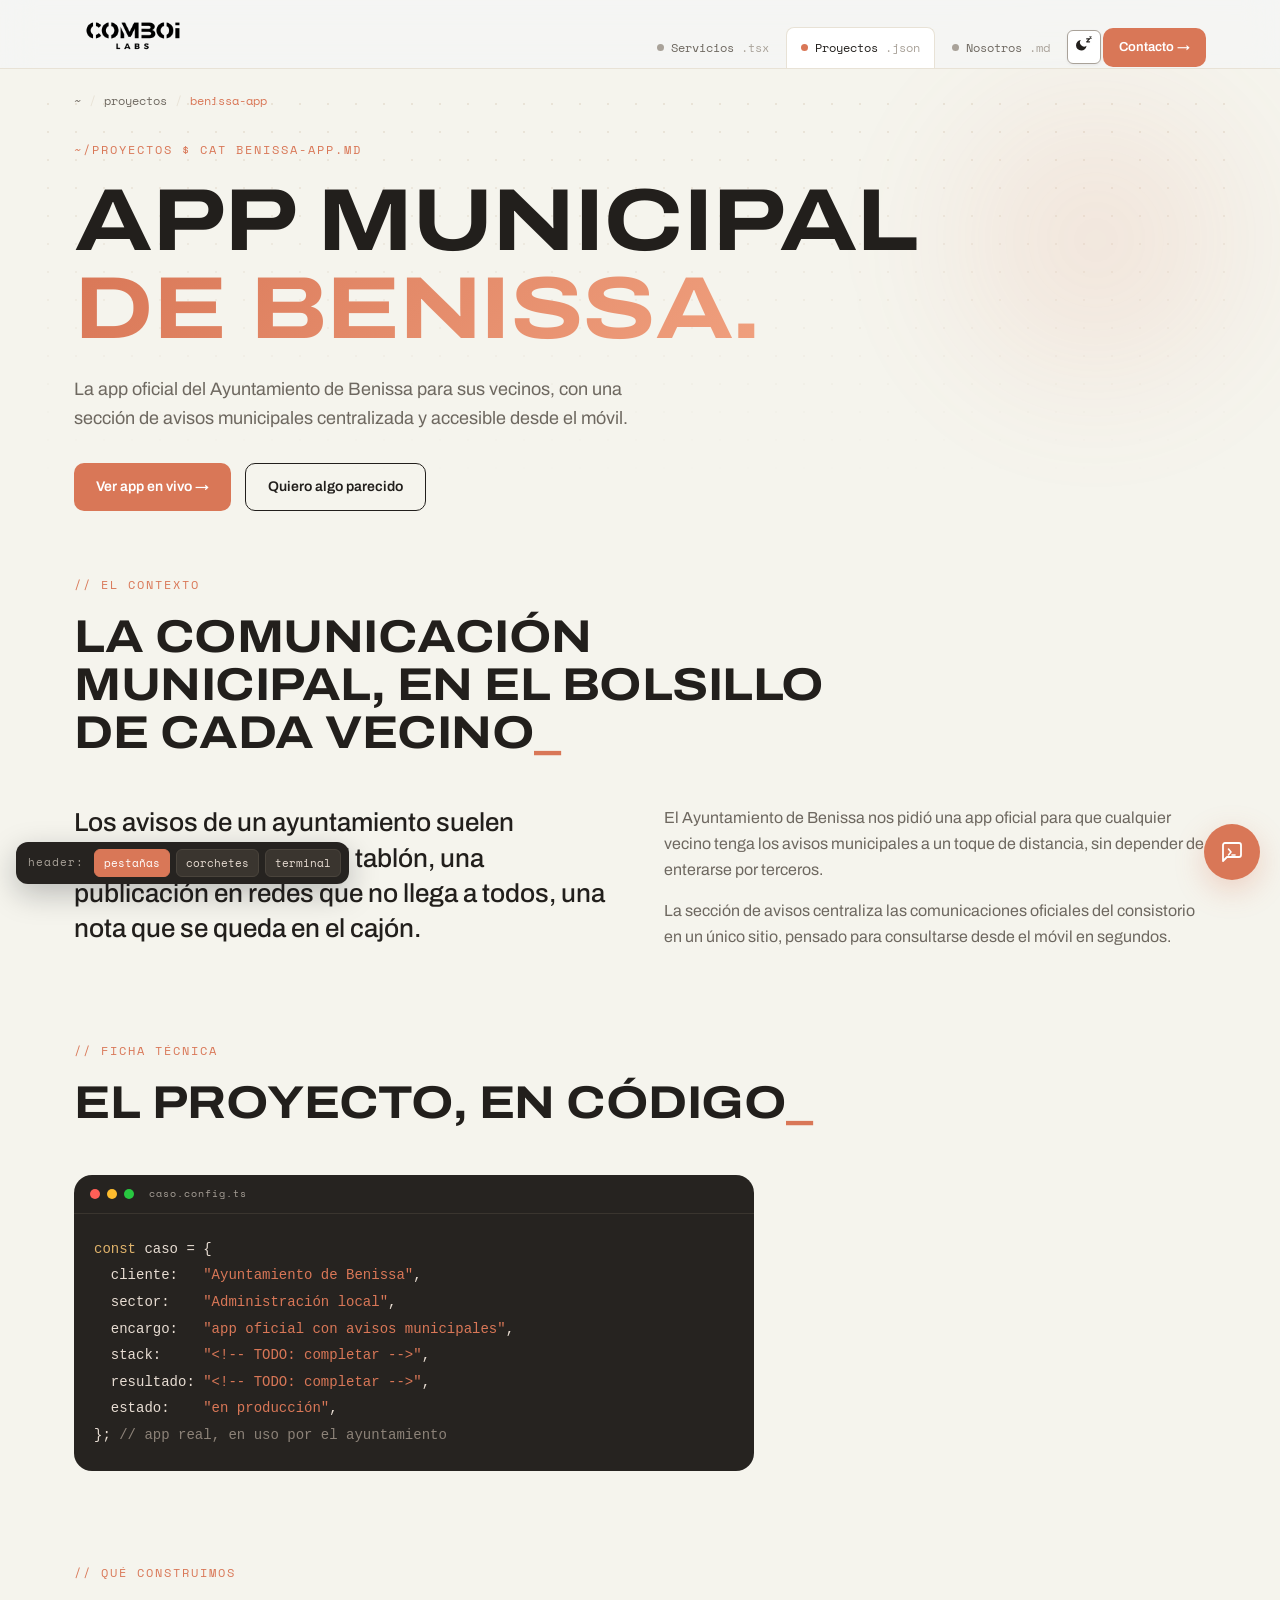
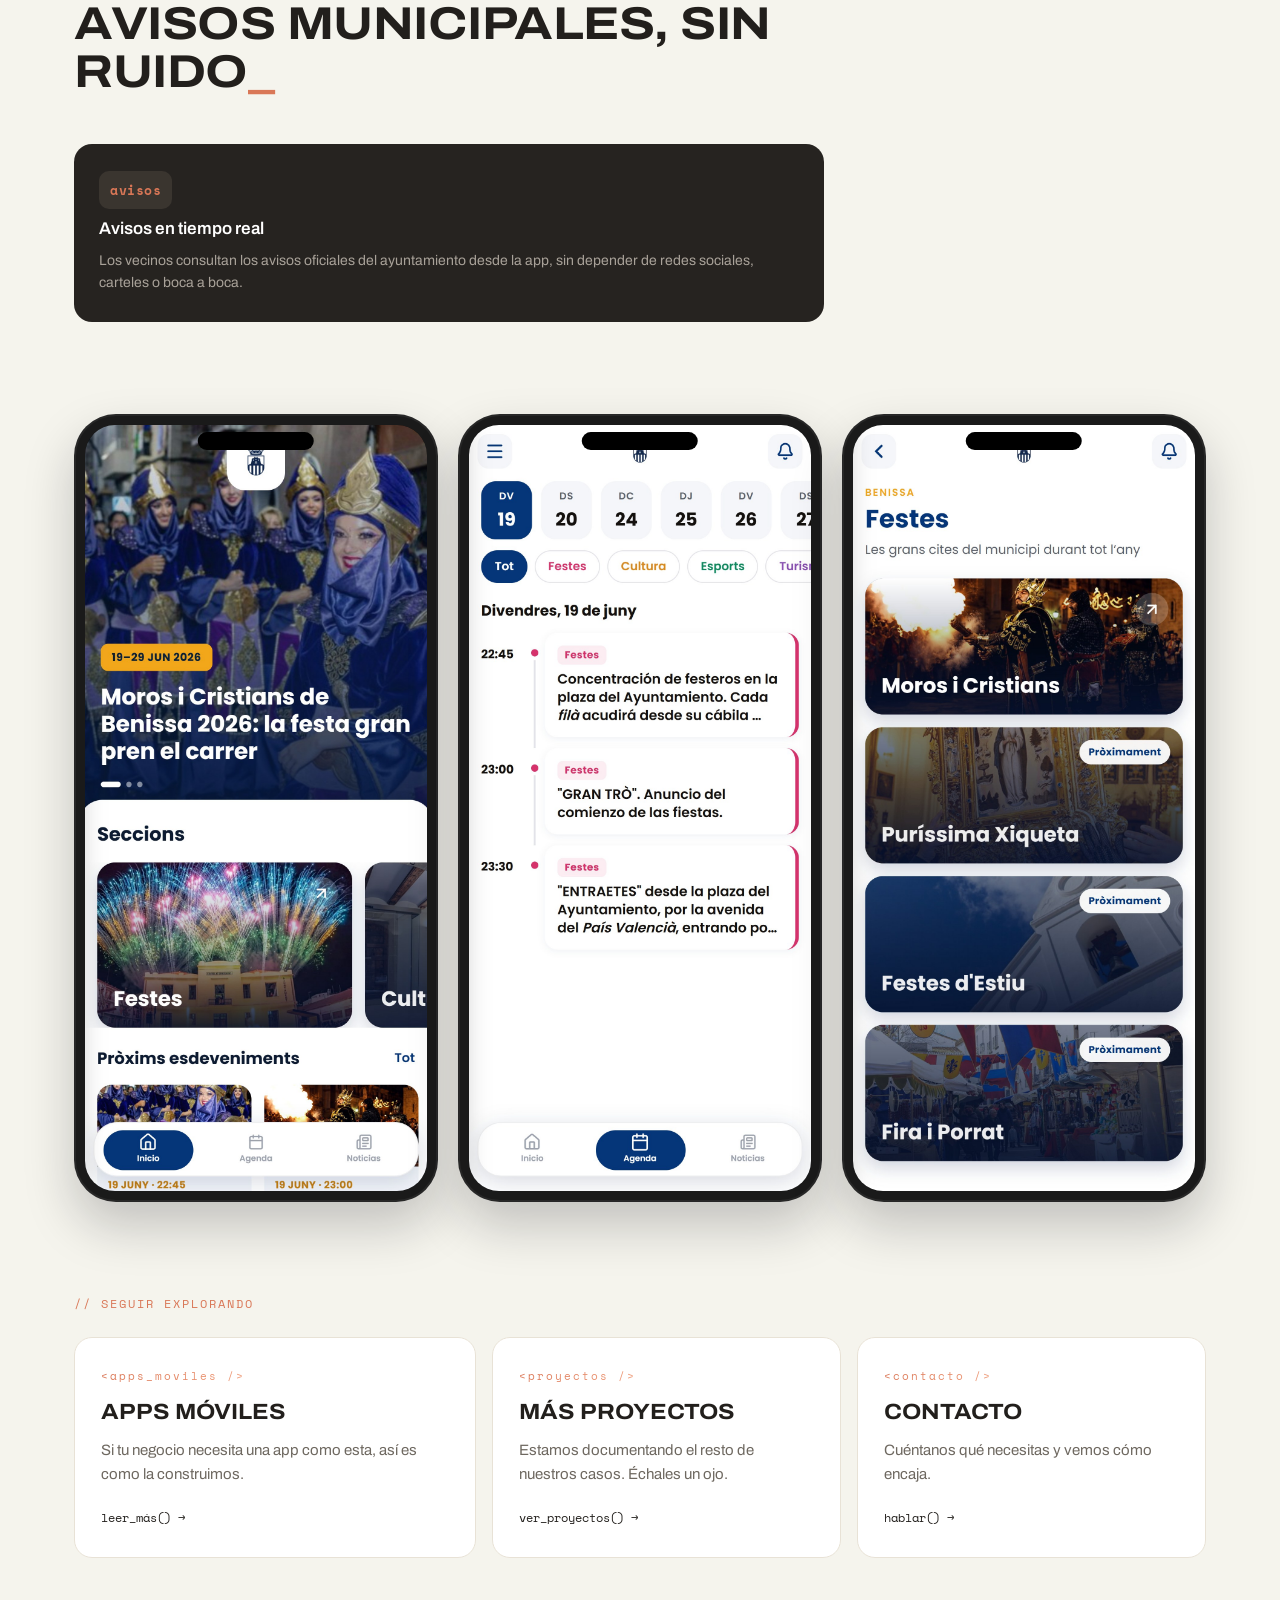
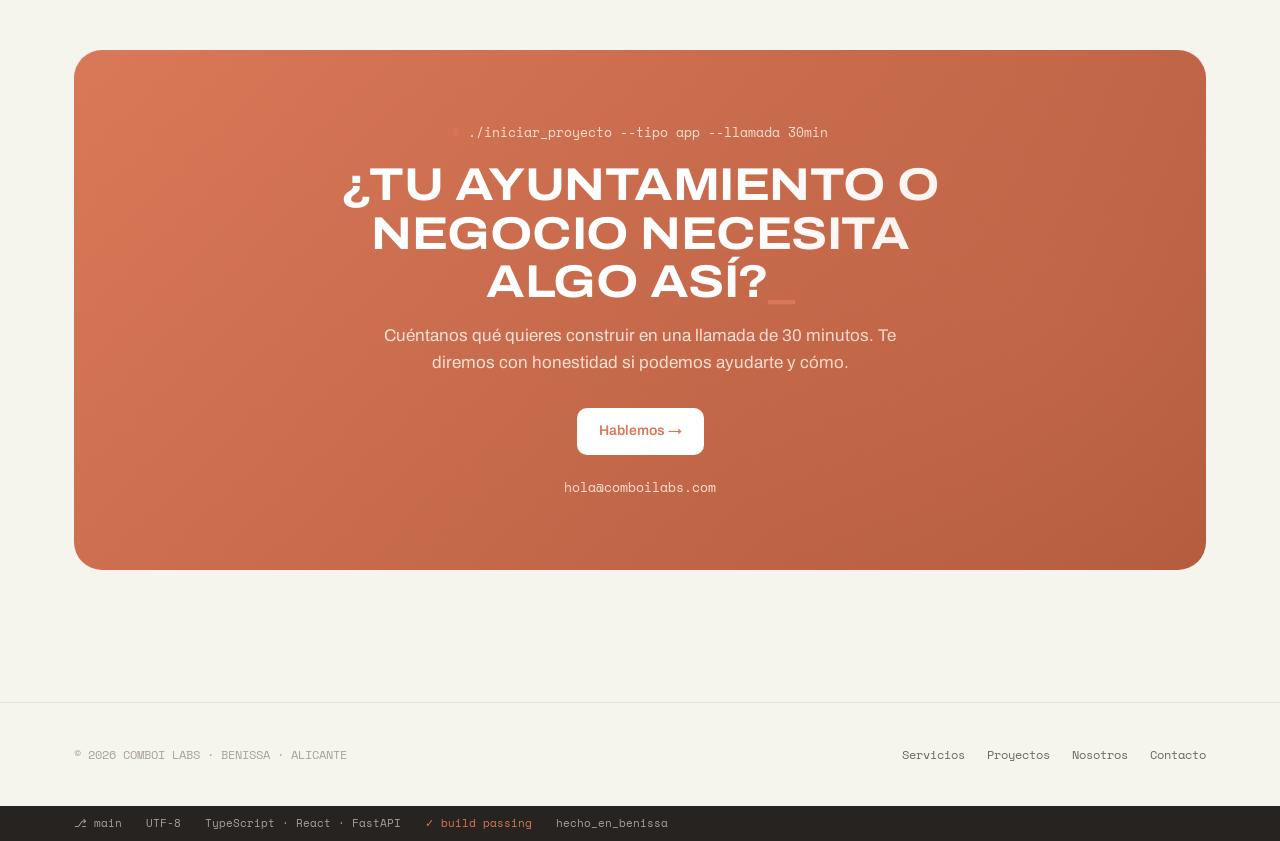
==== commit 3d50ee06: "Renueva Nosotros, iconos del header y capturas del caso Benissa - Nosotros: quita la foto de equipo " ====
--- a/caso-benissa-app.html
+++ b/caso-benissa-app.html
@@ -17,11 +17,23 @@
 <link href="https://fonts.googleapis.com/css2?family=Archivo:wdth,wght@62..125,400..700&family=Space+Mono:wght@400;700&display=swap" rel="stylesheet">
 <link rel="stylesheet" href="assets/styles.css">
 <style>
-.case-gallery{display:grid;grid-template-columns:repeat(3,1fr);gap:16px}
-.case-shot{border-radius:20px;overflow:hidden;box-shadow:0 20px 50px rgba(16,19,26,.16);border:1px solid var(--line);aspect-ratio:9/16}
-.case-shot img{width:100%;height:100%;object-fit:cover;object-position:50% 38%;display:block}
+.case-gallery{display:grid;grid-template-columns:repeat(3,1fr);gap:20px}
+.case-shot{
+  aspect-ratio:9/19.5;background:#1a1a1a;border-radius:42px;padding:11px;
+  box-shadow:0 24px 50px rgba(16,19,26,.22),inset 0 0 0 2px rgba(255,255,255,.06);
+  position:relative;
+}
+.case-shot .screen{width:100%;height:100%;border-radius:30px;overflow:hidden;position:relative;background:#000}
+.case-shot .screen img{width:100%;height:100%;object-fit:cover;object-position:50% 0%;display:block}
+.case-shot .island{
+  position:absolute;top:18px;left:50%;transform:translateX(-50%);
+  width:32%;height:18px;background:#000;border-radius:11px;z-index:2;
+}
 @media (max-width:640px){
-  .case-gallery{gap:8px}
+  .case-gallery{gap:10px}
+  .case-shot{border-radius:30px;padding:8px}
+  .case-shot .screen{border-radius:22px}
+  .case-shot .island{top:11px;height:13px;border-radius:8px}
 }
 </style>
 <script type="application/ld+json">
@@ -111,9 +123,9 @@
 <section style="padding-top:0">
   <div class="wrap">
     <div class="case-gallery reveal">
-      <div class="case-shot"><img src="assets/img/benissa-app-1.jpg" alt="Pantalla de inicio de la app de Benissa, con un evento destacado y las secciones principales" loading="lazy" width="600" height="1298"></div>
-      <div class="case-shot"><img src="assets/img/benissa-app-2.jpg" alt="Pantalla de agenda de la app de Benissa, con eventos del día por categorías" loading="lazy" width="600" height="1298"></div>
-      <div class="case-shot"><img src="assets/img/benissa-app-3.jpg" alt="Sección de fiestas de la app de Benissa, con Moros y Cristianos y otras celebraciones" loading="lazy" width="600" height="1298"></div>
+      <div class="case-shot"><div class="island" aria-hidden="true"></div><div class="screen"><img src="assets/img/benissa-app-1.jpg" alt="Pantalla de inicio de la app de Benissa, con un evento destacado y las secciones principales" loading="lazy" width="1170" height="2532"></div></div>
+      <div class="case-shot"><div class="island" aria-hidden="true"></div><div class="screen"><img src="assets/img/benissa-app-2.jpg" alt="Pantalla de agenda de la app de Benissa, con eventos del día por categorías" loading="lazy" width="1170" height="2532"></div></div>
+      <div class="case-shot"><div class="island" aria-hidden="true"></div><div class="screen"><img src="assets/img/benissa-app-3.jpg" alt="Sección de fiestas de la app de Benissa, con Moros y Cristianos y otras celebraciones" loading="lazy" width="1170" height="2532"></div></div>
     </div>
   </div>
 </section>
--- a/assets/styles.css
+++ b/assets/styles.css
@@ -45,7 +45,7 @@
 }
 
 *{margin:0;padding:0;box-sizing:border-box}
-html{scroll-behavior:smooth}
+html{scroll-behavior:smooth;overflow-x:hidden}
 body{
   font-family:'Archivo',sans-serif;
   font-variation-settings:'wdth' 100;
@@ -53,6 +53,7 @@
   color:var(--ink);
   line-height:1.6;
   -webkit-font-smoothing:antialiased;
+  overflow-x:hidden;
 }
 .mono{font-family:'Space Mono',monospace}
 .wrap{max-width:var(--maxw);margin:0 auto;padding:0 24px}
@@ -112,6 +113,7 @@
 .logo em{font-style:normal;color:var(--cobalt)}
 .logo-img{height:34px;width:auto;display:block}
 header.site[data-header="terminal"] .logo-img{filter:invert(1)}
+html.dark header.site:not([data-header="terminal"]) .logo-img{filter:invert(1)}
 .nav-links{display:flex;gap:8px;align-items:center}
 .nav-links .lnk{
   font-family:'Space Mono',monospace;font-size:12px;
@@ -170,7 +172,7 @@
 
 /* — switcher de variantes de header (control de preview) — */
 .hdr-switch{
-  position:fixed;right:16px;bottom:16px;z-index:80;
+  position:fixed;left:16px;bottom:16px;z-index:80;
   display:flex;align-items:center;gap:6px;
   background:var(--tile-dark);color:#E8DDD3;
   border-radius:12px;padding:7px 8px;
@@ -509,6 +511,13 @@
   display:flex;align-items:center;justify-content:center;
   font-family:'Space Mono',monospace;font-size:11px;color:var(--ink-3);
 }
+.member .avatar.has-photo{
+  background:var(--tile-dark);flex-direction:column;align-items:stretch;
+  justify-content:flex-start;overflow:hidden;padding:0;
+}
+.member .avatar.has-photo .avatar-bar{display:flex;gap:6px;padding:9px 10px;flex-shrink:0}
+.member .avatar.has-photo .avatar-bar i{width:7px;height:7px;border-radius:50%;display:inline-block}
+.member .avatar.has-photo img{flex:1;min-height:0;width:100%;object-fit:cover;display:block}
 .member h3{font-size:18px;font-weight:600}
 .member .role{font-family:'Space Mono',monospace;font-size:12px;color:var(--cobalt)}
 .member p{font-size:14px;color:var(--ink-2)}
@@ -628,6 +637,57 @@
 
   .svc.ma-in,.tile.ma-in,.tag.ma-in,.proj.ma-in{opacity:1;transform:none;filter:blur(0)}
 }
+
+/* ---------- Chat flotante ---------- */
+.float-chat{position:fixed;right:20px;bottom:20px;z-index:90;display:flex;flex-direction:column;align-items:flex-end;gap:12px}
+.float-chat-toggle{
+  width:56px;height:56px;border-radius:50%;background:var(--cobalt);color:#fff;border:none;
+  display:flex;align-items:center;justify-content:center;font-size:24px;cursor:pointer;
+  box-shadow:0 10px 30px var(--glow-cobalt);transition:transform .15s,box-shadow .2s;
+}
+.float-chat-toggle:hover{transform:translateY(-2px)}
+.float-chat-toggle:focus-visible{outline:3px solid var(--mint);outline-offset:2px}
+.float-chat-toggle .fc-caret{animation:caretBlink 1s steps(1) infinite}
+.float-chat-panel{
+  width:340px;max-width:calc(100vw - 40px);height:460px;max-height:70vh;
+  background:var(--surface);border:1px solid var(--line);border-radius:18px;
+  box-shadow:0 24px 60px rgba(16,19,26,.22);overflow:hidden;
+  display:flex;flex-direction:column;
+}
+.float-chat-panel[hidden]{display:none}
+.float-chat-panel .term-bar{
+  display:flex;gap:7px;align-items:center;padding:11px 16px;
+  border-bottom:1px solid var(--line);flex-shrink:0;
+}
+.float-chat-panel .term-bar i{width:10px;height:10px;border-radius:50%;display:inline-block;flex-shrink:0}
+.float-chat-panel .term-title{
+  font-family:'Space Mono',monospace;font-size:10px;color:var(--ink-3);
+  margin-left:8px;letter-spacing:1px;
+}
+.float-chat-close{background:none;border:none;color:var(--ink-3);font-size:14px;cursor:pointer;margin-left:auto;padding:4px}
+.float-chat-close:hover{color:var(--cobalt)}
+.float-chat-messages{flex:1;overflow-y:auto;padding:14px 16px;display:flex;flex-direction:column;gap:9px}
+.float-chat-messages .bubble{font-size:13px;line-height:1.45;border-radius:12px;padding:9px 13px;max-width:88%}
+.float-chat-messages .bubble.them{background:var(--surface-2);color:var(--ink);border-bottom-left-radius:3px;align-self:flex-start}
+.float-chat-messages .bubble.us{background:var(--cobalt);color:#fff;border-bottom-right-radius:3px;align-self:flex-end}
+.float-chat-messages .bubble.error{background:transparent;color:#FF5F57;font-family:'Space Mono',monospace;font-size:12px;align-self:flex-start;max-width:100%}
+.float-chat-messages .typing{display:inline-flex;gap:4px;padding:4px 2px}
+.float-chat-messages .typing i{width:6px;height:6px;border-radius:50%;background:var(--ink-2);opacity:.5;animation:fcBlink 1s infinite}
+.float-chat-messages .typing i:nth-child(2){animation-delay:.2s}
+.float-chat-messages .typing i:nth-child(3){animation-delay:.4s}
+@keyframes fcBlink{0%,100%{opacity:.3}50%{opacity:1}}
+.float-chat-input-row{display:flex;gap:8px;padding:12px;border-top:1px solid var(--line)}
+.float-chat-input-row input{
+  flex:1;background:var(--bg);border:1px solid var(--line);border-radius:8px;
+  padding:9px 12px;color:var(--ink);font-family:'Archivo',sans-serif;font-size:13px;outline:none;
+}
+.float-chat-input-row input:focus{border-color:var(--cobalt)}
+.float-chat-input-row button{
+  background:var(--cobalt);color:#fff;border:none;border-radius:8px;width:38px;flex-shrink:0;
+  font-size:16px;cursor:pointer;transition:opacity .2s;
+}
+.float-chat-input-row button:hover{opacity:.85}
+.float-chat-input-row button:disabled{opacity:.4;cursor:default}
 
 /* ---------- Responsive ---------- */
 @media (max-width:920px){
@@ -653,7 +713,11 @@
   .steps{grid-template-columns:1fr}
   .cta-band{padding:40px 20px}
   section{padding:64px 0}
-  .hdr-switch{right:10px;bottom:10px}
+  .hdr-switch{display:none}
+
+  /* chat flotante: panel a ancho de pantalla */
+  .float-chat{right:14px;bottom:14px}
+  .float-chat-panel{width:calc(100vw - 28px);height:60vh}
 
   /* tipografía hero */
   h1{font-size:clamp(26px,7vw,62px)}
